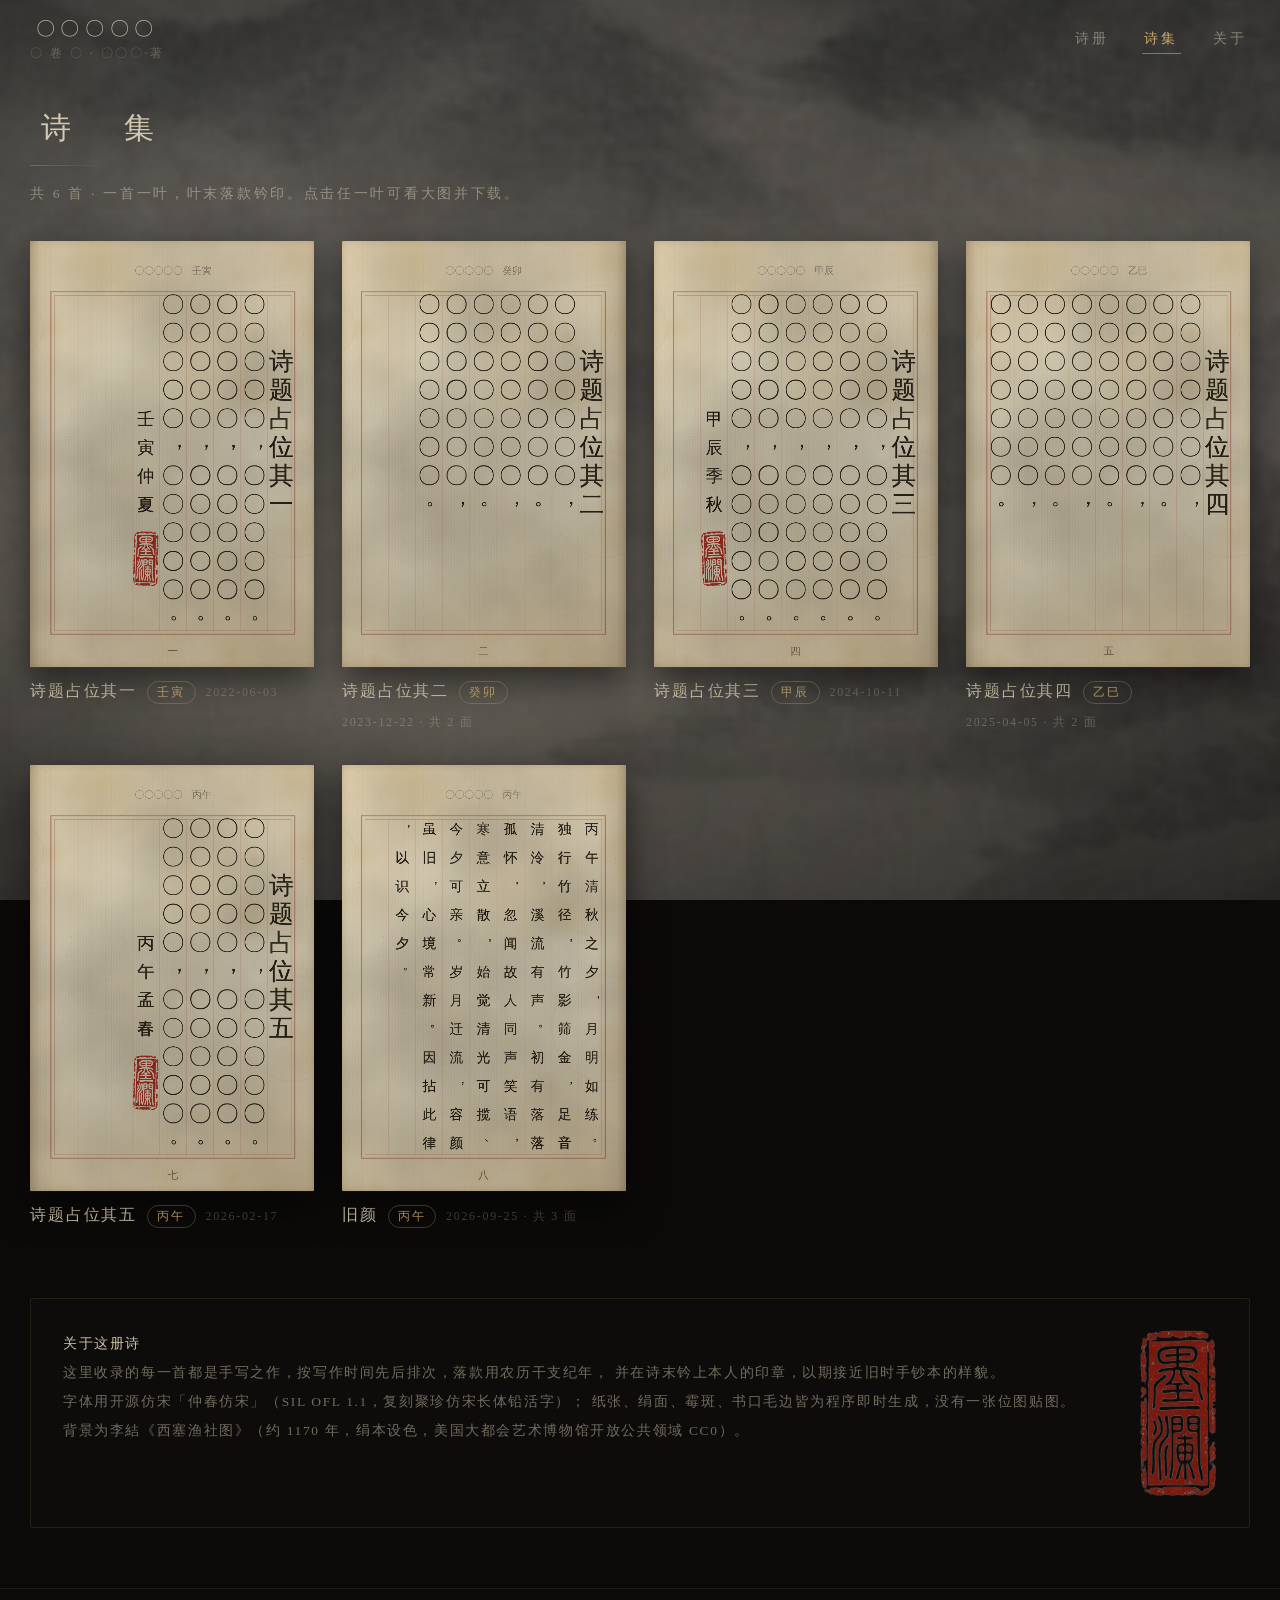
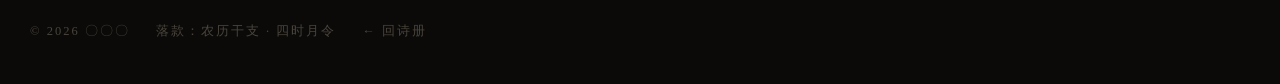
==== poems.html @ 6b38a845 "feat: 悬浮古籍诗册（三维翻页 + 诗笺网站） - 三维悬浮书册：九列十二字竖排版式、一诗一叶、诗末干支落款与钤印 - 手写物理：纸面圆弧弯曲、层叠换位、书脊下凹、四眼线装过线 - 交互：点击翻页" ====
<!DOCTYPE html>
<html lang="zh-CN">
<head>
<meta charset="UTF-8">
<meta name="viewport" content="width=device-width,initial-scale=1,viewport-fit=cover">
<title>诗集 · 诗箋</title>
<link rel="stylesheet" href="css/site.css">
<style>
  .busy-wrap { min-height: 52vh; display: grid; place-items: center; }
  .about { position: relative; z-index: 10; max-width: 1400px; margin: 70px auto 0; padding: 0 30px; }
  .about-inner {
    border: 1px solid rgba(200,168,106,.12); border-radius: 3px; padding: 30px 32px;
    background: rgba(18,15,12,.5); display: flex; gap: 30px; align-items: flex-start; flex-wrap: wrap;
  }
  .about-inner .txt { flex: 1 1 380px; font-size: 13.5px; line-height: 2.15; letter-spacing: .12em; color: var(--text-dim); }
  .about-inner .txt b { color: var(--text); font-weight: 400; }
  .about-inner img { height: 168px; width: auto; opacity: .85; }
  @media (max-width:820px){ .about { padding: 0 16px; } .about-inner { padding: 22px 18px; } .about-inner img { height: 120px; } }
</style>
</head>
<body>
<div class="bg">
  <div class="bg-layer far"></div>
  <div class="bg-layer mid"></div>
  <div class="bg-layer mistimg"></div>
  <div class="mist"></div>
</div>
<div class="vignette"></div>
<div class="grain"></div>

<nav class="nav">
  <div class="nav-brand">
    <a class="nav-title" id="brand-title" href="index.html">〇〇〇〇〇</a>
    <div class="nav-sub" id="brand-sub">〇 卷 〇 · 〇〇〇·著</div>
  </div>
  <div class="nav-links">
    <a href="index.html">诗册</a>
    <a href="poems.html" class="on">诗集</a>
    <a href="#about">关于</a>
  </div>
</nav>

<main class="page-wrap">
  <div class="page-head">
    <h1>诗　集</h1>
    <div class="head-rule"></div>
    <p id="head-desc">一首一叶，叶末落款钤印。点击任一叶可看大图并下载。</p>
  </div>

  <div id="busy" class="busy-wrap">
    <div class="busy"><div class="ring"></div><div id="busy-text">正在装帧…</div></div>
  </div>
  <div id="cards" class="cards" hidden></div>
</main>

<section class="about" id="about">
  <div class="about-inner">
    <div class="txt">
      <b>关于这册诗</b><br>
      这里收录的每一首都是手写之作，按写作时间先后排次，落款用农历干支纪年，
      并在诗末钤上本人的印章，以期接近旧时手钞本的样貌。<br>
      字体用开源仿宋「仲春仿宋」（SIL OFL 1.1，复刻聚珍仿宋长体铅活字）；
      纸张、绢面、霉斑、书口毛边皆为程序即时生成，没有一张位图贴图。<br>
      背景为李結《西塞渔社图》（约 1170 年，绢本设色，美国大都会艺术博物馆开放公共领域 CC0）。
    </div>
    <img id="about-seal" src="assets/seal.png" alt="印">
  </div>
</section>

<div class="foot">
  <span>© <span id="foot-year"></span> <span id="foot-author"></span></span>
  <span>落款：农历干支 · 四时月令</span>
  <span><a href="index.html">← 回诗册</a></span>
</div>

<!-- 灯箱 -->
<div class="lightbox" id="lightbox">
  <button class="close" id="lb-close" aria-label="关闭">✕</button>
  <div class="stage-img" id="lb-stage"></div>
  <div class="panel">
    <h2 id="lb-title">—</h2>
    <div class="rows" id="lb-rows"></div>
    <div class="acts">
      <button class="btn primary" id="lb-dl">下载高清大图</button>
      <button class="btn" id="lb-scroll">导出长卷（竖接各面）</button>
      <button class="btn" id="lb-close2">关　闭</button>
      <div class="rows" style="font-size:11.5px;color:var(--text-faint)">导出与页面同一套排版，所见即所得。</div>
    </div>
  </div>
</div>

<script src="content.js"></script>
<script src="js/textures.js"></script>
<script src="js/lunar.js"></script>
<script src="js/typeset.js"></script>
<script src="js/cards.js"></script>
<script>
(async function () {
  const $ = (s) => document.querySelector(s);
  const waitFrame = () => new Promise((r) => requestAnimationFrame(() => setTimeout(r, 0)));
  const busy = $('#busy'), busyText = $('#busy-text');

  document.title = (BOOK_INFO.title || '诗册') + ' · 诗集';
  $('#brand-title').textContent = BOOK_INFO.title || '诗册';
  $('#brand-sub').textContent = [BOOK_INFO.subTitle, BOOK_INFO.author].filter(Boolean).join(' · ');
  const fA = (BOOK_INFO.author || '').replace(/[·・].*$/, '');
  $('#foot-author').textContent = fA || BOOK_INFO.title || '';
  $('#foot-year').textContent = new Date().getFullYear();

  try {
    await PoemCards.init((t) => { busyText.textContent = t; });
  } catch (e) {
    busyText.textContent = '出错：' + e.message;
    return;
  }

  // 逐首渲染成诗箋
  const grid = $('#cards');
  for (let i = 0; i < POEMS.length; i++) {
    busyText.textContent = `写页 ${i + 1}/${POEMS.length}`;
    await waitFrame();
    const info = PoemCards.infoOf(POEMS[i]);
    const cv = PoemCards.renderPoem(i, { firstOnly: true });
    const card = document.createElement('button');
    card.className = 'poem-card';
    card.type = 'button';
    card.innerHTML = `<span class="paper"></span>
      <span class="meta"><span class="t"></span><span class="g"></span><span class="d"></span></span>`;
    card.querySelector('.t').textContent = info.title;
    card.querySelector('.g').textContent = info.ganzhi || '';
    card.querySelector('.d').textContent = (info.date || '') + (info.pages > 1 ? ` · 共 ${info.pages} 面` : '');
    card.querySelector('.paper').appendChild(cv);
    card.addEventListener('click', () => openLightbox(i));
    grid.appendChild(card);
  }
  busy.remove();
  grid.hidden = false;
  if (typeof CFG_NO_HEAD === 'undefined') $('#head-desc').textContent =
    `共 ${POEMS.length} 首 · 一首一叶，叶末落款钤印。点击任一叶可看大图并下载。`;

  /* ---------- 灯箱 ---------- */
  const lb = $('#lightbox'), stage = $('#lb-stage'), rows = $('#lb-rows');
  let current = -1;

  function openLightbox(i) {
    current = i;
    const poem = POEMS[i], info = PoemCards.infoOf(poem);
    $('#lb-title').textContent = info.title;
    const l = info.lunar || {};
    const rowDefs = [
      ['落款', info.sign || '—'],
      ['公历', info.date || '—'],
      ['农历', l.monthName ? l.monthName + l.dayName : '—'],
      ['干支', info.ganzhi ? info.ganzhi + '年（属' + info.animal + '）' : '—'],
      ['月令', info.season + (l.phase ? ' · ' + l.phase : '')],
      ['节气', info.term || '—'],
    ];
    if (info.place) rowDefs.splice(1, 0, ['写作地', info.place]);
    if (info.note) rowDefs.push(['手记', info.note]);
    rowDefs.push(['篇长', info.pages > 1 ? info.pages + ' 面（逐面导出，另可拼长卷）' : '1 面']);
    rows.innerHTML = rowDefs.map(([k, v]) =>
      `<span><b>${k}</b>　${String(v).replace(/</g, '&lt;')}</span>`).join('');
    stage.innerHTML = '';
    const pages = PoemCards.pagesOfPoem(i);
    const wrap = document.createElement('div');
    wrap.style.cssText = 'display:flex;gap:16px;align-items:center;justify-content:flex-start;width:100%;overflow:auto';
    pages.forEach((p, k) => {
      const c = PoemCards.renderPage(i, k, 1);
      // 保持每面原比例（190:285）；多面时横向排开可滚动，不挤压变形
      c.style.cssText = 'flex:0 0 auto;height:calc(100vh - 112px);width:auto;box-shadow:0 18px 50px rgba(0,0,0,.7)';
      wrap.appendChild(c);
    });
    stage.appendChild(wrap);
    lb.classList.add('open');
    document.body.style.overflow = 'hidden';
  }
  function close() {
    lb.classList.remove('open');
    document.body.style.overflow = '';
    current = -1;
  }
  $('#lb-close').addEventListener('click', close);
  $('#lb-close2').addEventListener('click', close);
  lb.addEventListener('click', (e) => { if (e.target === lb) close(); });
  document.addEventListener('keydown', (e) => {
    if (e.key === 'Escape') close();
    if (!lb.classList.contains('open')) return;
    if (e.key === 'ArrowDown' || e.key === 'ArrowRight') openLightbox(Math.min(POEMS.length - 1, current + 1));
    if (e.key === 'ArrowUp' || e.key === 'ArrowLeft') openLightbox(Math.max(0, current - 1));
  });

  const dl = $('#lb-dl');
  dl.addEventListener('click', async () => {
    if (current < 0) return;
    const poem = POEMS[current];
    dl.disabled = true;
    const old = dl.textContent;
    dl.textContent = '正在导出…';
    await waitFrame();
    try {
      const safe = (poem.title || '诗').replace(/[\\/:*?"<>|\s]/g, '') + '_' + (poem.date || '').replace(/-/g, '');
      await PoemCards.downloadPages(current, 2.6, safe);
      dl.textContent = '已导出 ✓';
      setTimeout(() => { dl.textContent = old; dl.disabled = false; }, 1600);
    } catch (e) {
      dl.textContent = '导出失败：' + e.message;
      setTimeout(() => { dl.textContent = old; dl.disabled = false; }, 2600);
    }
  });

  const dlScroll = $('#lb-scroll');
  dlScroll.addEventListener('click', async () => {
    if (current < 0) return;
    const poem = POEMS[current];
    dlScroll.disabled = true;
    const oldTxt = dlScroll.textContent;
    dlScroll.textContent = '正在拼接…';
    await waitFrame();
    try {
      const cv = PoemCards.renderPoem(current, { ppmScale: 2.2 });
      const safe = (poem.title || '诗').replace(/[\\/:*?"<>|\s]/g, '') + '_长卷';
      await PoemCards.download(cv, safe + '.png');
      dlScroll.textContent = '已导出 ✓';
    } catch (e) { dlScroll.textContent = '失败：' + e.message; }
    setTimeout(() => { dlScroll.textContent = oldTxt; dlScroll.disabled = false; }, 1800);
  });
})();
</script>
</body>
</html>
---- css/site.css ----
/* ==========================================================================
 *  site.css —— 全站共用样式（书斋夜色 + 宣纸 + 古铜金）
 *  配色只有一组：墨底、宣纸、古铜、朱砂
 * ========================================================================== */
:root {
  --ink: #0b0a09;
  --ink-2: #14110e;
  --paper: #e8dcc0;
  --gold: #c8a86a;
  --gold-dim: rgba(200, 168, 106, 0.36);
  --line: rgba(200, 168, 106, 0.18);
  --vermilion: #a8332b;
  --text: rgba(232, 220, 192, 0.87);
  --text-dim: rgba(232, 220, 192, 0.46);
  --text-faint: rgba(232, 220, 192, 0.28);
  --serif: "Zhongchun Fangsong", "Songti SC", "STSong", "Source Han Serif SC", "Noto Serif CJK SC", "KaiTi", "楷体", "STKaiti", serif;
  --sans: -apple-system, BlinkMacSystemFont, "Segoe UI", "Microsoft YaHei", sans-serif;
}

* { box-sizing: border-box; }
html, body { margin: 0; height: 100%; }
body {
  background: var(--ink);
  color: var(--text);
  font-family: var(--serif);
  -webkit-font-smoothing: antialiased;
  -webkit-tap-highlight-color: transparent;
}
a { color: inherit; text-decoration: none; }

/* 悬浮 UI 层：所有贴边控件都靠这个定位 */
.ui { position: fixed; z-index: 10; }

/* 氛围层 ---------------------------------------------------------------- */
/* 流动山水：多层公共领域山水画，以不同速度缓慢横移 + 带雾气流动 */
.bg { position: fixed; inset: 0; z-index: 0; pointer-events: none; overflow: hidden; background: #0a0908; }
.bg-layer {
  position: absolute; inset: -6% -22%;
  background-repeat: repeat-x; background-position: 0 50%; background-size: auto 104%;
  will-change: background-position;
}
.bg-layer.far {
  background-image: url("../assets/pd/yunshan-band.jpg");
  background-position: 0 52%; background-size: auto 126%;
  opacity: .58; filter: saturate(.40) brightness(.74) contrast(1.12) blur(.5px);
  animation: panFar 300s linear infinite;
}
.bg-layer.mid {
  background-image: url("../assets/pd/xisai-band.jpg");
  opacity: .30; filter: saturate(.4) brightness(.68) contrast(1.05) blur(2.4px);
  background-size: auto 140%; background-position-y: 52%;
  animation: panMid 150s linear infinite reverse;
  -webkit-mask-image: linear-gradient(180deg, rgba(0,0,0,0) 8%, rgba(0,0,0,.9) 42%, rgba(0,0,0,0) 88%);
  mask-image: linear-gradient(180deg, rgba(0,0,0,0) 8%, rgba(0,0,0,.9) 42%, rgba(0,0,0,0) 88%);
}
@keyframes panFar { from { background-position-x: 0; } to { background-position-x: -50%; } }
@keyframes panMid { from { background-position-x: 0; } to { background-position-x: -50%; } }
/* 雾：单独一层真实云雾图，慢速横移 */
.bg-layer.mistimg {
  background-image: url("../assets/pd/xisai-mist.jpg");
  background-size: auto 130%; background-position-y: 44%;
  opacity: .26; filter: saturate(.3) brightness(.95) blur(4px);
  animation: panMid 190s linear infinite;
}
/* 雾气：两层错相位横移的柔光带，做出"水气流动" */
.mist { position: absolute; inset: 0; }
.mist::before, .mist::after {
  content: ''; position: absolute; inset: -20%;
  background:
    radial-gradient(52% 34% at 26% 58%, rgba(228,214,186,.10), rgba(0,0,0,0) 70%),
    radial-gradient(46% 28% at 74% 44%, rgba(214,206,190,.08), rgba(0,0,0,0) 72%),
    radial-gradient(64% 40% at 50% 78%, rgba(180,168,144,.07), rgba(0,0,0,0) 76%);
  animation: mistA 96s ease-in-out infinite alternate;
}
.mist::after { animation: mistB 132s ease-in-out infinite alternate; opacity: .7; }
@keyframes mistA { from { transform: translate3d(-4%, 1.5%, 0) scale(1); } to { transform: translate3d(6%, -2%, 0) scale(1.12); } }
@keyframes mistB { from { transform: translate3d(5%, -1%, 0) scale(1.08); } to { transform: translate3d(-5%, 2.5%, 0) scale(1); } }

/* 手卷式细双线画框 */
.frame { position: fixed; inset: 13px; z-index: 8; pointer-events: none;
  border: 1px solid rgba(200,168,106,.15); }
.frame::after { content: ''; position: absolute; inset: 5px; border: 1px solid rgba(200,168,106,.07); }

.vignette {
  position: fixed; inset: 0; pointer-events: none; z-index: 6;
  background: radial-gradient(120% 90% at 50% 42%, rgba(0,0,0,0) 38%, rgba(0,0,0,.42) 78%, rgba(0,0,0,.72) 100%);
}
.grain {
  position: fixed; inset: 0; pointer-events: none; z-index: 7; opacity: .045; mix-blend-mode: overlay;
  background-image: url("data:image/svg+xml;utf8,<svg xmlns='http://www.w3.org/2000/svg' width='140' height='140'><filter id='n'><feTurbulence type='fractalNoise' baseFrequency='.9' numOctaves='3'/></filter><rect width='140' height='140' filter='url(%23n)'/></svg>");
}

/* 顶部导航 -------------------------------------------------------------- */
.nav {
  position: fixed; top: 0; left: 0; right: 0; z-index: 20;
  display: flex; align-items: center; justify-content: space-between;
  gap: 18px; padding: 16px 30px; pointer-events: none;
}
.nav > * { pointer-events: auto; }
.nav-brand { display: flex; flex-direction: column; gap: 4px; }
.nav-title {
  font-size: 19px; letter-spacing: .3em; color: var(--text);
  text-shadow: 0 1px 16px rgba(0,0,0,.9); padding-left: .3em;
}
.nav-sub { font-size: 11.5px; letter-spacing: .22em; color: var(--text-faint); }
.nav-links { display: flex; align-items: center; gap: 4px; }
.nav-links a {
  position: relative; font-size: 13.5px; letter-spacing: .26em; padding: 6px 2px; margin-left: 26px;
  color: var(--text-dim); transition: .26s;
}
.nav-links a::after {
  content: ''; position: absolute; left: 0; right: 100%; bottom: 0; height: 1px;
  background: var(--gold); transition: right .3s ease;
}
.nav-links a:hover { color: #f3e6c8; }
.nav-links a:hover::after { right: 0; }
.nav-links a.on { color: var(--gold); }
.nav-links a.on::after { right: 0; opacity: .6; }

/* 页脚 ------------------------------------------------------------------ */
.foot {
  position: relative; z-index: 10; margin-top: 60px; padding: 34px 30px 44px;
  border-top: 1px solid rgba(200,168,106,.10);
  display: flex; flex-wrap: wrap; gap: 14px 26px; align-items: baseline;
  font-size: 12.5px; letter-spacing: .16em; color: var(--text-faint);
}
.foot .seal-mini { height: 42px; width: auto; opacity: .78; }

/* 通用按钮 -------------------------------------------------------------- */
.btn {
  font-family: var(--serif); font-size: 14px; letter-spacing: .16em; cursor: pointer;
  color: var(--text); background: rgba(20,17,14,.62); border: 1px solid var(--line);
  border-radius: 999px; padding: 8px 18px; transition: .22s;
}
.btn:hover { color: #f3e6c8; border-color: var(--gold-dim); background: rgba(200,168,106,.12); }
.btn.primary { color: var(--gold); border-color: var(--gold-dim); }
.btn:disabled { opacity: .35; cursor: default; }

/* ==========================================================================
 *  诗集总览页
 * ========================================================================== */
.page-wrap { position: relative; z-index: 10; padding: 108px 30px 0; max-width: 1400px; margin: 0 auto; }
.page-head { margin-bottom: 34px; }
.page-head h1 {
  font-size: 30px; font-weight: 400; letter-spacing: .38em; margin: 0 0 12px;
  color: var(--text); padding-left: .38em;
}
.page-head p { margin: 0; font-size: 13.5px; letter-spacing: .2em; color: var(--text-dim); line-height: 2; }
.head-rule { width: 76px; height: 1px; background: linear-gradient(90deg, var(--gold-dim), transparent); margin: 16px 0 14px; }

/* 诗箋卡片网格 */
.cards {
  display: grid; gap: 34px 28px;
  grid-template-columns: repeat(auto-fill, minmax(260px, 1fr));
}
.poem-card {
  position: relative; cursor: pointer; border: 0; padding: 0; background: none;
  display: flex; flex-direction: column; gap: 14px; text-align: left; font-family: var(--serif);
}
.poem-card .paper {
  position: relative; display: block; width: 100%;
  border-radius: 2px; overflow: hidden;
  box-shadow: 0 14px 34px rgba(0,0,0,.55), 0 1px 0 rgba(255,240,210,.05);
  transition: transform .32s cubic-bezier(.2,.7,.3,1), box-shadow .32s;
  background: #e8dcc0;
}
.poem-card .paper canvas { display: block; width: 100%; height: auto; }
.poem-card .paper::after {
  content: ''; position: absolute; inset: 0; pointer-events: none;
  background: linear-gradient(160deg, rgba(255,250,235,.10), rgba(0,0,0,.06) 60%, rgba(0,0,0,.14));
  mix-blend-mode: multiply;
}
.poem-card:hover .paper {
  transform: translateY(-6px) scale(1.012);
  box-shadow: 0 22px 48px rgba(0,0,0,.62), 0 0 0 1px var(--gold-dim);
}
.poem-card .meta { display: flex; align-items: baseline; gap: 10px; flex-wrap: wrap; }
.poem-card .meta .t { font-size: 15.5px; letter-spacing: .12em; color: var(--text); }
.poem-card .meta .g {
  font-size: 12px; letter-spacing: .18em; color: var(--gold); opacity: .82;
  border: 1px solid var(--gold-dim); border-radius: 999px; padding: 2px 9px;
}
.poem-card .meta .d { font-size: 12px; letter-spacing: .14em; color: var(--text-faint); }
.poem-card .ph { position: absolute; inset: 0; display: grid; place-items: center; color: var(--text-faint); font-size: 13px; letter-spacing: .25em; }

/* 灯箱 */
.lightbox {
  position: fixed; inset: 0; z-index: 40; display: none;
  background: rgba(6,5,4,.90); backdrop-filter: blur(10px); -webkit-backdrop-filter: blur(10px);
}
.lightbox.open { display: grid; grid-template-columns: 1fr minmax(240px, 330px); }
.lightbox .stage-img {
  display: grid; place-items: center; padding: 46px 26px; overflow: auto;
}
.lightbox .stage-img img, .lightbox .stage-img canvas {
  max-width: 100%; max-height: calc(100vh - 92px); width: auto; height: auto;
  box-shadow: 0 24px 70px rgba(0,0,0,.75);
}
.lightbox .panel {
  border-left: 1px solid rgba(200,168,106,.12); padding: 30px 26px;
  display: flex; flex-direction: column; gap: 18px; overflow: auto;
}
.lightbox h2 { margin: 0; font-size: 22px; font-weight: 400; letter-spacing: .2em; }
.lightbox .rows { display: flex; flex-direction: column; gap: 9px; font-size: 13px; letter-spacing: .14em; color: var(--text-dim); }
.lightbox .rows b { color: var(--text); font-weight: 400; }
.lightbox .acts { display: flex; flex-direction: column; gap: 10px; margin-top: auto; }
.lightbox .close {
  position: absolute; top: 18px; right: 22px; z-index: 2; font-size: 22px; line-height: 1;
  background: none; border: 0; color: var(--text-dim); cursor: pointer; font-family: var(--sans);
}
.lightbox .close:hover { color: var(--text); }

/* 加载态 */
.busy { display: grid; place-items: center; gap: 14px; padding: 90px 0; color: var(--text-dim); letter-spacing: .3em; font-size: 13px; }
.busy .ring { width: 34px; height: 34px; border: 1px solid var(--gold-dim); border-top-color: var(--gold); border-radius: 50%; animation: spin 1.1s linear infinite; }
@keyframes spin { to { transform: rotate(360deg); } }

@media (max-width: 820px) {
  .nav { padding: 12px 16px; }
  .nav-title { font-size: 15px; }
  .nav-links a { padding: 6px 10px; font-size: 12.5px; letter-spacing: .12em; }
  .page-wrap { padding: 92px 16px 0; }
  .page-head h1 { font-size: 22px; }
  .cards { grid-template-columns: repeat(auto-fill, minmax(150px, 1fr)); gap: 22px 14px; }
  .lightbox.open { grid-template-columns: 1fr; }
  .lightbox .panel { border-left: 0; border-top: 1px solid rgba(200,168,106,.12); }
}
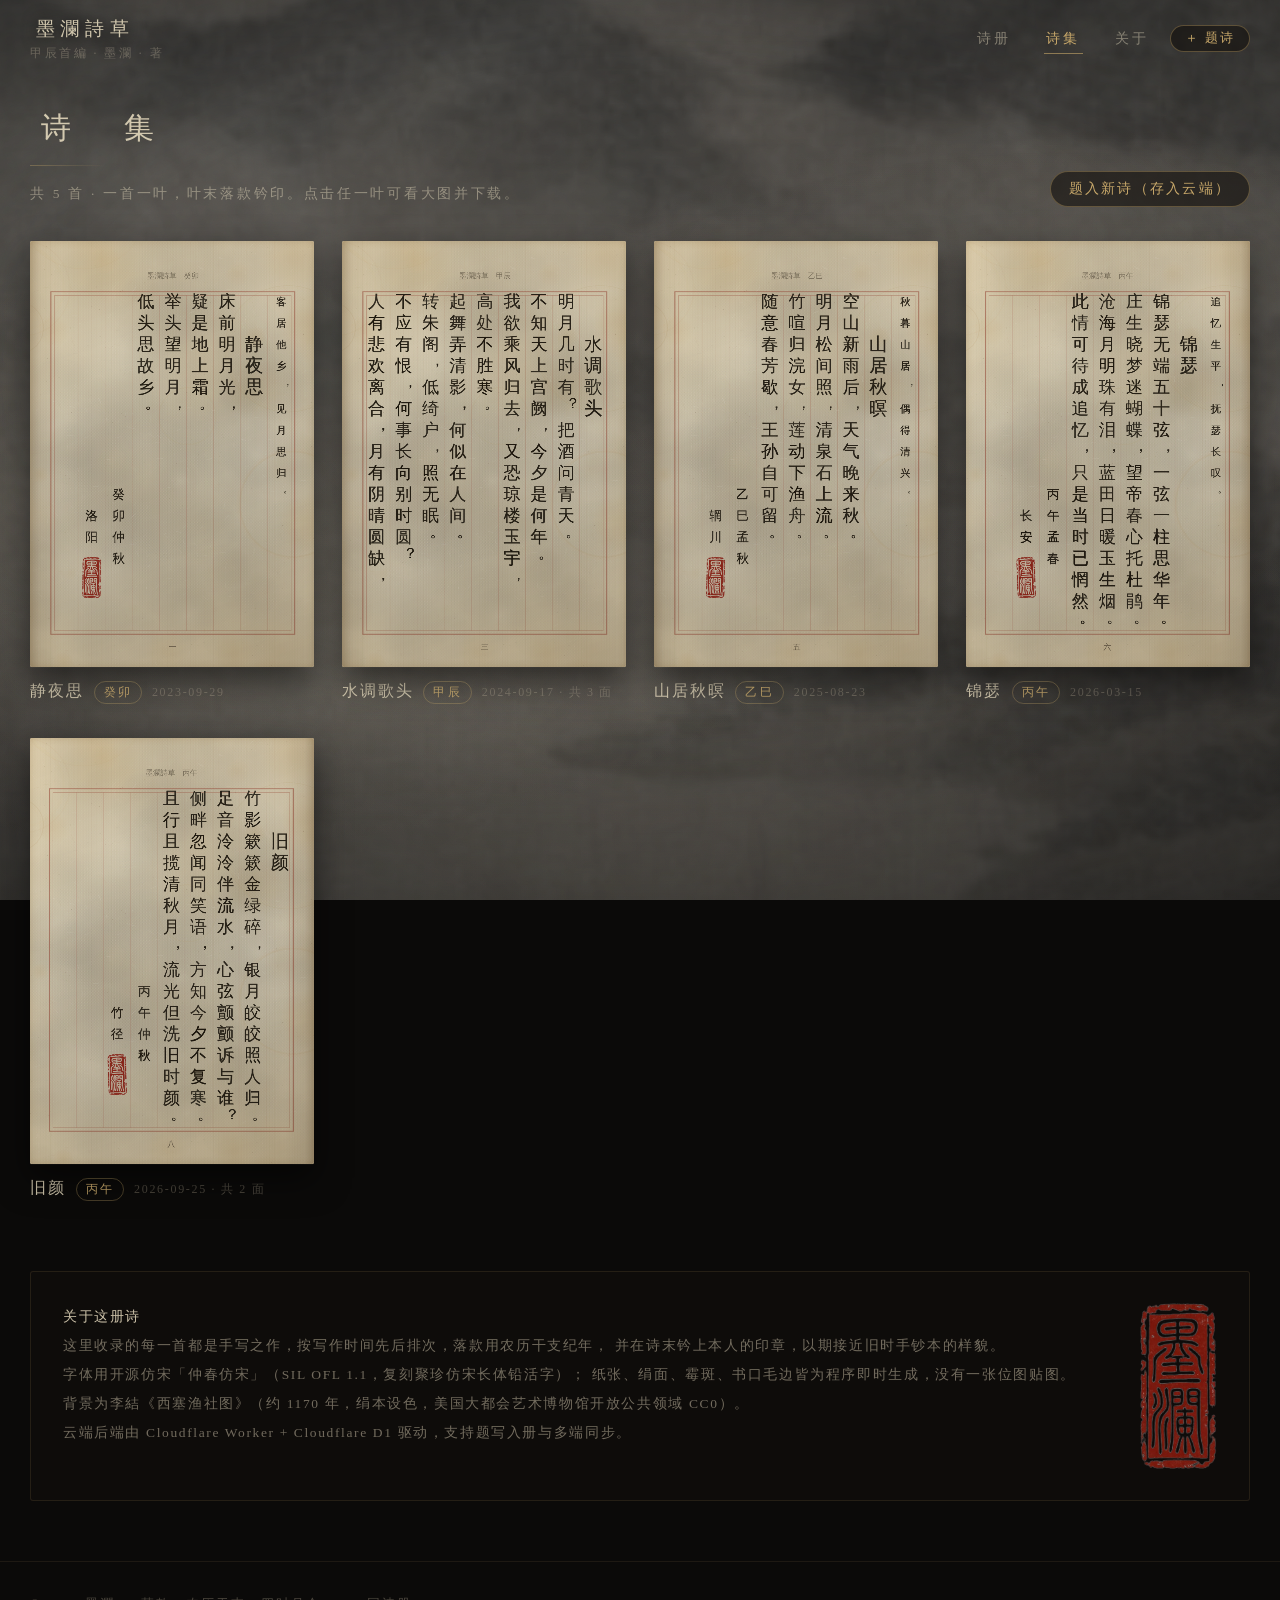
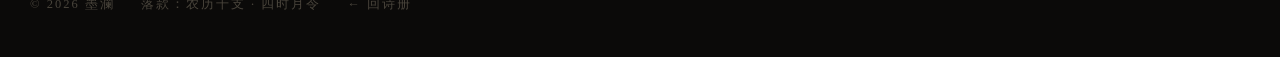
==== commit aec31afb: "feat: 接入Cloudflare D1后端数据库、解决全部排版断行与空白页Bug、优化移动端适配与法线性能" ====
--- a/poems.html
+++ b/poems.html
@@ -16,6 +16,9 @@
   .about-inner .txt b { color: var(--text); font-weight: 400; }
   .about-inner img { height: 168px; width: auto; opacity: .85; }
   @media (max-width:820px){ .about { padding: 0 16px; } .about-inner { padding: 22px 18px; } .about-inner img { height: 120px; } }
+  @media (max-width:600px){
+    .cards { grid-template-columns: 1fr; max-width: 380px; margin: 0 auto; gap: 24px; }
+  }
 </style>
 </head>
 <body>
@@ -30,21 +33,27 @@
 
 <nav class="nav">
   <div class="nav-brand">
-    <a class="nav-title" id="brand-title" href="index.html">〇〇〇〇〇</a>
-    <div class="nav-sub" id="brand-sub">〇 卷 〇 · 〇〇〇·著</div>
+    <a class="nav-title" id="brand-title" href="index.html">墨瀾詩草</a>
+    <div class="nav-sub" id="brand-sub">甲辰首編 · 墨瀾·著</div>
   </div>
   <div class="nav-links">
     <a href="index.html">诗册</a>
     <a href="poems.html" class="on">诗集</a>
     <a href="#about">关于</a>
+    <button class="btn primary" id="btn-open-compose" style="padding:4px 14px;font-size:12.5px;margin-left:14px;">＋ 题诗</button>
   </div>
 </nav>
 
 <main class="page-wrap">
-  <div class="page-head">
-    <h1>诗　集</h1>
-    <div class="head-rule"></div>
-    <p id="head-desc">一首一叶，叶末落款钤印。点击任一叶可看大图并下载。</p>
+  <div class="page-head" style="display:flex;justify-content:space-between;align-items:flex-end;flex-wrap:wrap;gap:16px;">
+    <div>
+      <h1>诗　集</h1>
+      <div class="head-rule"></div>
+      <p id="head-desc">一首一叶，叶末落款钤印。点击任一叶可看大图并下载。</p>
+    </div>
+    <div>
+      <button class="btn primary" id="btn-open-compose-2">题入新诗（存入云端）</button>
+    </div>
   </div>
 
   <div id="busy" class="busy-wrap">
@@ -61,7 +70,8 @@
       并在诗末钤上本人的印章，以期接近旧时手钞本的样貌。<br>
       字体用开源仿宋「仲春仿宋」（SIL OFL 1.1，复刻聚珍仿宋长体铅活字）；
       纸张、绢面、霉斑、书口毛边皆为程序即时生成，没有一张位图贴图。<br>
-      背景为李結《西塞渔社图》（约 1170 年，绢本设色，美国大都会艺术博物馆开放公共领域 CC0）。
+      背景为李結《西塞渔社图》（约 1170 年，绢本设色，美国大都会艺术博物馆开放公共领域 CC0）。<br>
+      云端后端由 Cloudflare Worker + Cloudflare D1 驱动，支持题写入册与多端同步。
     </div>
     <img id="about-seal" src="assets/seal.png" alt="印">
   </div>
@@ -89,7 +99,52 @@
   </div>
 </div>
 
+<!-- 题诗弹窗 -->
+<div class="lightbox" id="modal-compose" style="display:none;align-items:center;justify-content:center;padding:20px;">
+  <button class="close" id="compose-close" aria-label="关闭">✕</button>
+  <div class="compose-container" style="max-width:640px;padding:32px;background:rgba(24,20,16,.96);border:1px solid rgba(200,168,106,.24);border-radius:4px;color:var(--text);display:flex;flex-direction:column;gap:16px;width:100%;box-shadow:0 24px 70px rgba(0,0,0,.85);box-sizing:border-box;">
+    <h2 style="margin:0;font-size:22px;letter-spacing:.25em;color:var(--gold);">题 入 新 诗</h2>
+    <div style="font-size:12.5px;color:var(--text-faint);letter-spacing:.12em;">新诗将持久化存入 Cloudflare D1 数据库，并即时编入诗册。</div>
+    <div style="display:grid;grid-template-columns:1fr 1fr;gap:14px;">
+      <div>
+        <label style="display:block;font-size:12.5px;margin-bottom:6px;color:var(--text-dim);">诗题 *</label>
+        <input type="text" id="inp-title" placeholder="如：秋夕" style="width:100%;box-sizing:border-box;background:rgba(0,0,0,.45);border:1px solid var(--line);border-radius:3px;padding:8px 12px;color:var(--text);font-family:var(--serif);" required>
+      </div>
+      <div>
+        <label style="display:block;font-size:12.5px;margin-bottom:6px;color:var(--text-dim);">著者 / 署名</label>
+        <input type="text" id="inp-author" value="墨瀾" style="width:100%;box-sizing:border-box;background:rgba(0,0,0,.45);border:1px solid var(--line);border-radius:3px;padding:8px 12px;color:var(--text);font-family:var(--serif);">
+      </div>
+    </div>
+    <div>
+      <label style="display:block;font-size:12.5px;margin-bottom:6px;color:var(--text-dim);">诗句正文 *（一行一句）</label>
+      <textarea id="inp-lines" rows="4" placeholder="银烛秋光冷画屏，&#10;轻罗小扇扑流萤。&#10;天阶夜色凉如水，&#10;卧看牵牛织女星。" style="width:100%;box-sizing:border-box;background:rgba(0,0,0,.45);border:1px solid var(--line);border-radius:3px;padding:10px 12px;color:var(--text);font-family:var(--serif);line-height:1.75;resize:vertical;" required></textarea>
+    </div>
+    <div style="display:grid;grid-template-columns:1fr 1fr;gap:14px;">
+      <div>
+        <label style="display:block;font-size:12.5px;margin-bottom:6px;color:var(--text-dim);">写作日期</label>
+        <input type="date" id="inp-date" style="width:100%;box-sizing:border-box;background:rgba(0,0,0,.45);border:1px solid var(--line);border-radius:3px;padding:8px 12px;color:var(--text);font-family:var(--serif);">
+      </div>
+      <div>
+        <label style="display:block;font-size:12.5px;margin-bottom:6px;color:var(--text-dim);">写作地（可选）</label>
+        <input type="text" id="inp-place" placeholder="如：竹径、洛阳" style="width:100%;box-sizing:border-box;background:rgba(0,0,0,.45);border:1px solid var(--line);border-radius:3px;padding:8px 12px;color:var(--text);font-family:var(--serif);">
+      </div>
+    </div>
+    <div>
+      <label style="display:block;font-size:12.5px;margin-bottom:6px;color:var(--text-dim);">小序 / 手记（可选）</label>
+      <input type="text" id="inp-note" placeholder="可叙写作缘起或感怀" style="width:100%;box-sizing:border-box;background:rgba(0,0,0,.45);border:1px solid var(--line);border-radius:3px;padding:8px 12px;color:var(--text);font-family:var(--serif);">
+    </div>
+    <div id="compose-preview" style="font-size:12px;color:var(--gold);letter-spacing:.15em;min-height:18px;"></div>
+    <div id="compose-msg" style="font-size:12px;color:#e26d5c;display:none;"></div>
+    <div style="display:flex;justify-content:flex-end;gap:12px;margin-top:6px;">
+      <button type="button" class="btn" id="compose-cancel">取消</button>
+      <button type="button" class="btn primary" id="compose-submit">题写入卷（存入 Cloudflare）</button>
+    </div>
+  </div>
+</div>
+
+<script src="js/seal_data.js"></script>
 <script src="content.js"></script>
+<script src="js/api.js"></script>
 <script src="js/textures.js"></script>
 <script src="js/lunar.js"></script>
 <script src="js/typeset.js"></script>
@@ -100,8 +155,16 @@
   const waitFrame = () => new Promise((r) => requestAnimationFrame(() => setTimeout(r, 0)));
   const busy = $('#busy'), busyText = $('#busy-text');
 
+  // 1. 同步 Cloudflare 远程数据库
+  if (window.PoemAPI) {
+    try {
+      busyText.textContent = '同步云端诗作…';
+      await window.PoemAPI.syncRemoteData();
+    } catch (_) {}
+  }
+
   document.title = (BOOK_INFO.title || '诗册') + ' · 诗集';
-  $('#brand-title').textContent = BOOK_INFO.title || '诗册';
+  $('#brand-title').textContent = BOOK_INFO.title || '墨瀾詩草';
   $('#brand-sub').textContent = [BOOK_INFO.subTitle, BOOK_INFO.author].filter(Boolean).join(' · ');
   const fA = (BOOK_INFO.author || '').replace(/[·・].*$/, '');
   $('#foot-author').textContent = fA || BOOK_INFO.title || '';
@@ -114,29 +177,34 @@
     return;
   }
 
-  // 逐首渲染成诗箋
-  const grid = $('#cards');
-  for (let i = 0; i < POEMS.length; i++) {
-    busyText.textContent = `写页 ${i + 1}/${POEMS.length}`;
-    await waitFrame();
-    const info = PoemCards.infoOf(POEMS[i]);
-    const cv = PoemCards.renderPoem(i, { firstOnly: true });
-    const card = document.createElement('button');
-    card.className = 'poem-card';
-    card.type = 'button';
-    card.innerHTML = `<span class="paper"></span>
-      <span class="meta"><span class="t"></span><span class="g"></span><span class="d"></span></span>`;
-    card.querySelector('.t').textContent = info.title;
-    card.querySelector('.g').textContent = info.ganzhi || '';
-    card.querySelector('.d').textContent = (info.date || '') + (info.pages > 1 ? ` · 共 ${info.pages} 面` : '');
-    card.querySelector('.paper').appendChild(cv);
-    card.addEventListener('click', () => openLightbox(i));
-    grid.appendChild(card);
-  }
-  busy.remove();
-  grid.hidden = false;
-  if (typeof CFG_NO_HEAD === 'undefined') $('#head-desc').textContent =
-    `共 ${POEMS.length} 首 · 一首一叶，叶末落款钤印。点击任一叶可看大图并下载。`;
+  async function renderCards() {
+    const grid = $('#cards');
+    grid.innerHTML = '';
+    for (let i = 0; i < POEMS.length; i++) {
+      busyText.textContent = `写页 ${i + 1}/${POEMS.length}`;
+      await waitFrame();
+      const info = PoemCards.infoOf(POEMS[i]);
+      // 使用 cardCover: true 确保展示诗题与正文页
+      const cv = PoemCards.renderPoem(i, { cardCover: true });
+      const card = document.createElement('button');
+      card.className = 'poem-card';
+      card.type = 'button';
+      card.innerHTML = `<span class="paper"></span>
+        <span class="meta"><span class="t"></span><span class="g"></span><span class="d"></span></span>`;
+      card.querySelector('.t').textContent = info.title;
+      card.querySelector('.g').textContent = info.ganzhi || '';
+      card.querySelector('.d').textContent = (info.date || '') + (info.pages > 1 ? ` · 共 ${info.pages} 面` : '');
+      card.querySelector('.paper').appendChild(cv);
+      card.addEventListener('click', () => openLightbox(i));
+      grid.appendChild(card);
+    }
+    busy.style.display = 'none';
+    grid.hidden = false;
+    $('#head-desc').textContent =
+      `共 ${POEMS.length} 首 · 一首一叶，叶末落款钤印。点击任一叶可看大图并下载。`;
+  }
+
+  await renderCards();
 
   /* ---------- 灯箱 ---------- */
   const lb = $('#lightbox'), stage = $('#lb-stage'), rows = $('#lb-rows');
@@ -166,7 +234,6 @@
     wrap.style.cssText = 'display:flex;gap:16px;align-items:center;justify-content:flex-start;width:100%;overflow:auto';
     pages.forEach((p, k) => {
       const c = PoemCards.renderPage(i, k, 1);
-      // 保持每面原比例（190:285）；多面时横向排开可滚动，不挤压变形
       c.style.cssText = 'flex:0 0 auto;height:calc(100vh - 112px);width:auto;box-shadow:0 18px 50px rgba(0,0,0,.7)';
       wrap.appendChild(c);
     });
@@ -174,19 +241,102 @@
     lb.classList.add('open');
     document.body.style.overflow = 'hidden';
   }
-  function close() {
+
+  function closeLightbox() {
     lb.classList.remove('open');
     document.body.style.overflow = '';
     current = -1;
   }
-  $('#lb-close').addEventListener('click', close);
-  $('#lb-close2').addEventListener('click', close);
-  lb.addEventListener('click', (e) => { if (e.target === lb) close(); });
-  document.addEventListener('keydown', (e) => {
-    if (e.key === 'Escape') close();
-    if (!lb.classList.contains('open')) return;
-    if (e.key === 'ArrowDown' || e.key === 'ArrowRight') openLightbox(Math.min(POEMS.length - 1, current + 1));
-    if (e.key === 'ArrowUp' || e.key === 'ArrowLeft') openLightbox(Math.max(0, current - 1));
+  $('#lb-close').addEventListener('click', closeLightbox);
+  $('#lb-close2').addEventListener('click', closeLightbox);
+  lb.addEventListener('click', (e) => { if (e.target === lb) closeLightbox(); });
+
+  /* ---------- 题诗弹窗与 Cloudflare 交互 ---------- */
+  const composeModal = $('#modal-compose');
+  const btnCompose = $('#btn-open-compose');
+  const btnCompose2 = $('#btn-open-compose-2');
+  const composeClose = $('#compose-close');
+  const composeCancel = $('#compose-cancel');
+  const composeSubmit = $('#compose-submit');
+  const inpDate = $('#inp-date');
+  const inpPlace = $('#inp-place');
+  const preview = $('#compose-preview');
+  const msgBox = $('#compose-msg');
+
+  inpDate.value = new Date().toISOString().split('T')[0];
+
+  function updatePreview() {
+    const d = inpDate.value || new Date().toISOString().split('T')[0];
+    const pl = (inpPlace.value || '').trim();
+    if (window.Lunar) {
+      const sig = Lunar.signature(d, 'season', pl);
+      preview.textContent = '落款预览：' + [sig.date, sig.place].filter(Boolean).join('　');
+    }
+  }
+  inpDate.addEventListener('input', updatePreview);
+  inpPlace.addEventListener('input', updatePreview);
+  updatePreview();
+
+  function openCompose() {
+    composeModal.style.display = 'flex';
+    document.body.style.overflow = 'hidden';
+    updatePreview();
+  }
+  function closeCompose() {
+    composeModal.style.display = 'none';
+    document.body.style.overflow = '';
+    msgBox.style.display = 'none';
+  }
+
+  btnCompose.addEventListener('click', openCompose);
+  if (btnCompose2) btnCompose2.addEventListener('click', openCompose);
+  composeClose.addEventListener('click', closeCompose);
+  composeCancel.addEventListener('click', closeCompose);
+
+  composeSubmit.addEventListener('click', async () => {
+    const title = $('#inp-title').value.trim();
+    const author = $('#inp-author').value.trim() || '墨瀾';
+    const linesRaw = $('#inp-lines').value.trim();
+    const date = inpDate.value || new Date().toISOString().split('T')[0];
+    const place = inpPlace.value.trim();
+    const note = $('#inp-note').value.trim();
+
+    if (!title) { alert('请填写诗题'); return; }
+    if (!linesRaw) { alert('请填写诗句正文'); return; }
+
+    const lines = linesRaw.split('\n').map((l) => l.trim()).filter(Boolean);
+    const newPoem = { title, author, lines, date, place, note, signature: 'season', sealImg: 'assets/seal.png' };
+
+    composeSubmit.disabled = true;
+    composeSubmit.textContent = '正在题写入卷…';
+    msgBox.style.display = 'none';
+
+    try {
+      if (window.PoemAPI) {
+        await window.PoemAPI.createPoem(newPoem);
+      }
+      // 加入本地列表并重新排版
+      POEMS.push(newPoem);
+      PoemCards.state.plan = Typeset.build(BOOK_INFO, POEMS, LAYOUT);
+      closeCompose();
+      busy.style.display = 'grid';
+      $('#cards').hidden = true;
+      await renderCards();
+      alert(`《${title}》题入成功！已持久化存入 Cloudflare 数据库。`);
+    } catch (e) {
+      console.error(e);
+      // 若网络暂不可用，也加入本地会话中
+      POEMS.push(newPoem);
+      PoemCards.state.plan = Typeset.build(BOOK_INFO, POEMS, LAYOUT);
+      closeCompose();
+      busy.style.display = 'grid';
+      $('#cards').hidden = true;
+      await renderCards();
+      alert(`《${title}》已题入本地卷册（云端暂不可达：${e.message}）`);
+    } finally {
+      composeSubmit.disabled = false;
+      composeSubmit.textContent = '题写入卷（存入 Cloudflare）';
+    }
   });
 
   const dl = $('#lb-dl');
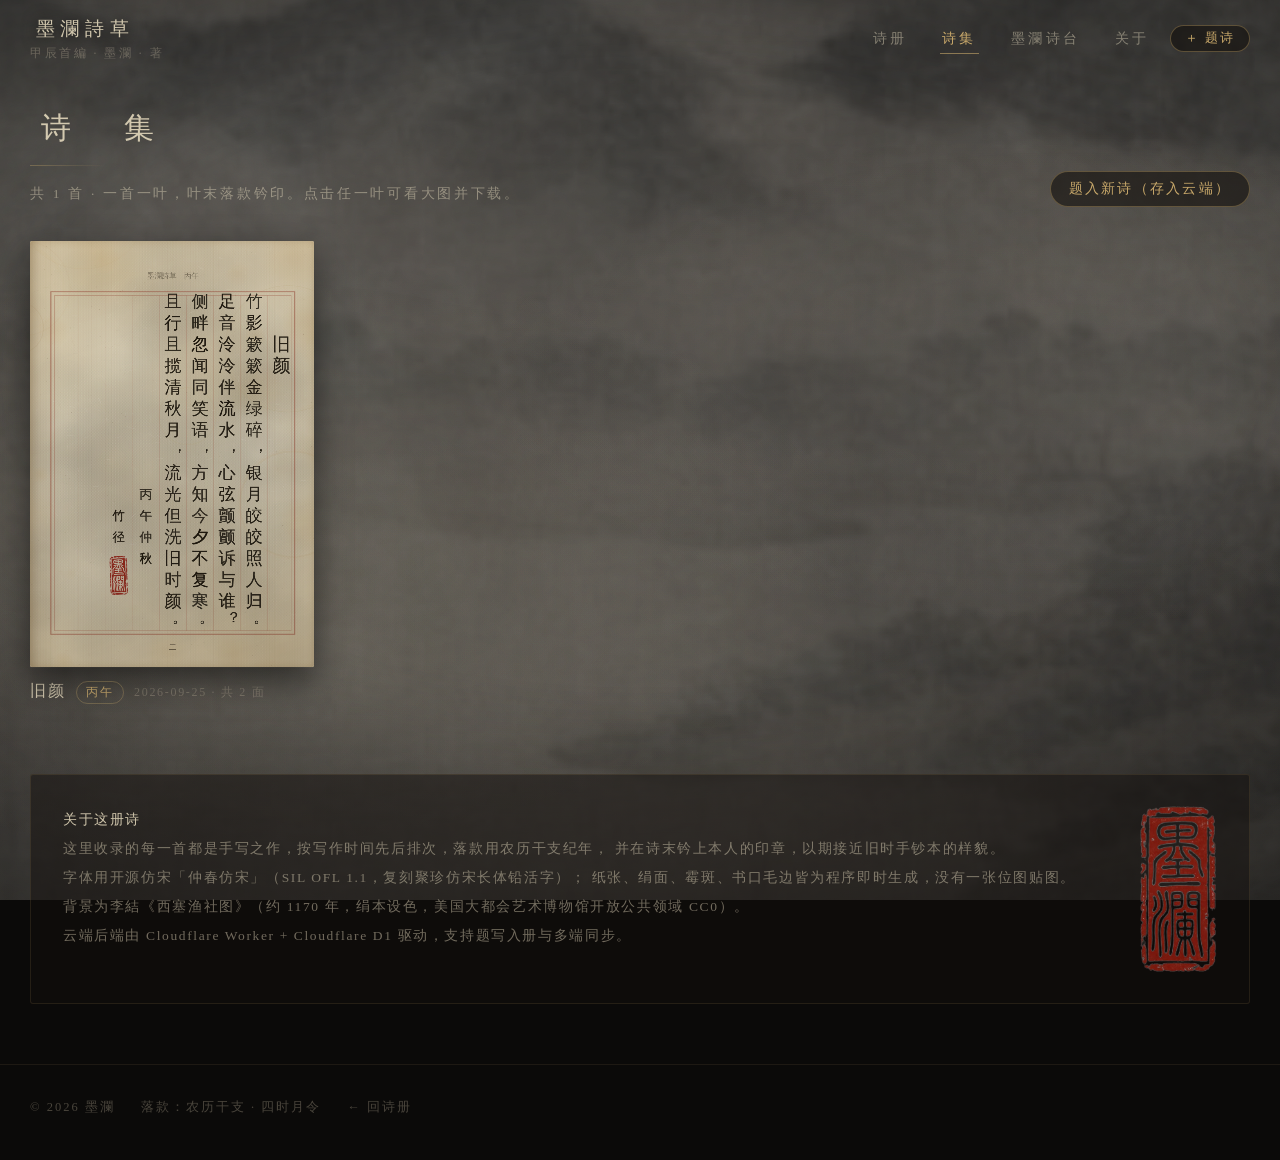
==== commit 4c0e7bdd: "fix(mobile): 手机端立册与手势翻页重构，新增诗台编辑系统与宋槧跋语校准 - 彻底分离移动端触摸事件，解决滑动与3D视角旋转冲突及抽搐问题 - 支持左滑/右滑手势翻页、屏幕左右侧边缘轻触翻页" ====
--- a/poems.html
+++ b/poems.html
@@ -39,6 +39,7 @@
   <div class="nav-links">
     <a href="index.html">诗册</a>
     <a href="poems.html" class="on">诗集</a>
+    <a href="studio.html">墨瀾诗台</a>
     <a href="#about">关于</a>
     <button class="btn primary" id="btn-open-compose" style="padding:4px 14px;font-size:12.5px;margin-left:14px;">＋ 题诗</button>
   </div>
